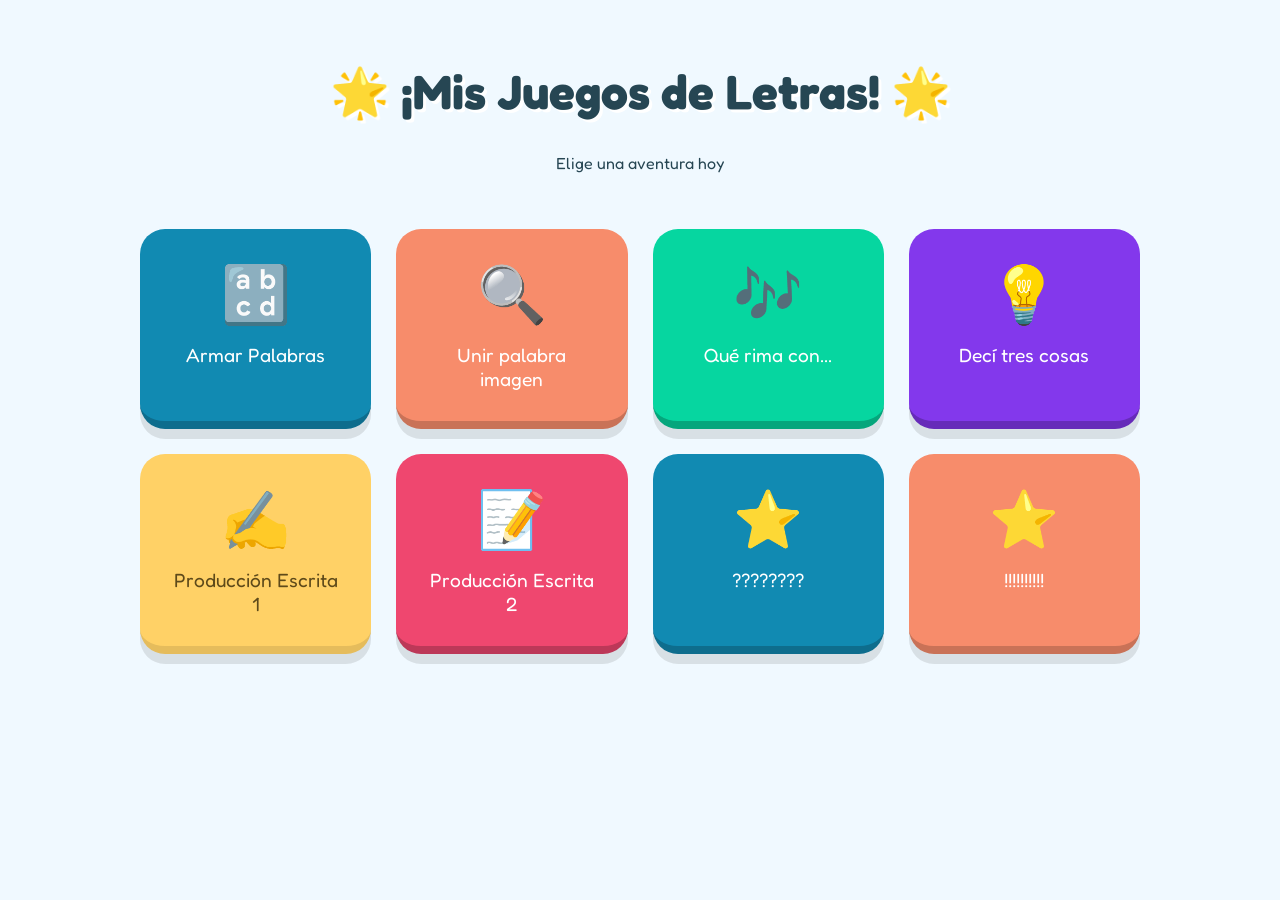
==== index.html @ 41932c76 "agrego index menu principal" ====
<!DOCTYPE html>
<html lang="es">

<head>
    <meta charset="UTF-8">
    <meta name="viewport" content="width=device-width, initial-scale=1.0">
    <title>¡A Jugar y Aprender!</title>
    <link rel="stylesheet" href="style.css">
    <link href="https://fonts.googleapis.com/css2?family=Chakra+Petch:wght@700&family=Fredoka+One&display=swap"
        rel="stylesheet">
</head>

<body>

    <header>
        <h1>🌟 ¡Mis Juegos de Letras! 🌟</h1>
        <p>Elige una aventura hoy</p>
    </header>

    <main class="menu-container">

        <button class="game-card card-blue" onclick="location.href='armar-palabras/index.html'">
            <span class="icon">🔡</span>
            <span>Armar Palabras</span>
        </button>

        <button class="game-card card-orange" onclick="location.href='encontrar-palabra/index.html'">
            <span class="icon">🔍</span>
            <span>Unir palabra imagen</span>
        </button>

        <button class="game-card card-green" onclick="location.href='rimas/index.html'">
            <span class="icon">🎶</span>
            <span>Qué rima con...</span>
        </button>

        <button class="game-card card-purple" onclick="location.href='rosco/index.html'">
            <span class="icon">💡</span>
            <span>Decí tres cosas</span>
        </button>

        <button class="game-card card-yellow" onclick="location.href='produccion-escritaI/index.html'">
            <span class="icon">✍️</span>
            <span>Producción Escrita 1</span>
        </button>

        <button class="game-card card-pink" onclick="location.href='produccion-escritaII/index.html'">
            <span class="icon">📝</span>
            <span>Producción Escrita 2</span>
        </button>

        <button class="game-card card-blue" onclick="location.href='###########'">
            <span class="icon">⭐</span>
            <span>????????</span>
        </button>   

        <button class="game-card card-orange" onclick="location.href='########'">
            <span class="icon">⭐</span>
            <span>!!!!!!!!!!</span>
        </button>

    </main>

    <script src="script.js"></script>
</body>

</html>
---- style.css ----
:root {
    --yellow: #FFD166;
    --blue: #118AB2;
    --green: #06D6A0;
    --pink: #EF476F;
    --orange: #F78C6B;
    --purple: #8338EC;
}

body {
    background-color: #f0f9ff;
    font-family: 'Fredoka One', cursive;
    margin: 0;
    display: flex;
    flex-direction: column;
    align-items: center;
    min-height: 100vh;
}

header {
    text-align: center;
    margin-top: 30px;
    color: #264653;
}

h1 { font-size: 3rem; text-shadow: 3px 3px #fff; }

.menu-container {
    display: grid;
    grid-template-columns: repeat(auto-fit, minmax(200px, 1fr));
    gap: 25px;
    padding: 40px;
    width: 90%;
    max-width: 1000px;
}

/* Tarjetas de Juego */
.game-card {
    border: none;
    border-radius: 25px;
    padding: 30px;
    font-size: 1.2rem;
    font-family: inherit;
    cursor: pointer;
    color: white;
    display: flex;
    flex-direction: column;
    align-items: center;
    transition: transform 0.3s cubic-bezier(0.175, 0.885, 0.32, 1.275), box-shadow 0.3s;
    box-shadow: 0 10px 0px rgba(0,0,0,0.1);
    position: relative;
}

.game-card:hover {
    transform: scale(1.1) rotate(2deg);
    box-shadow: 0 15px 20px rgba(0,0,0,0.15);
}

.game-card:active {
    transform: scale(0.95);
}

.icon {
    font-size: 3.5rem;
    margin-bottom: 15px;
}

/* Colores específicos con bordes inferiores para efecto 3D */
.card-yellow { background: var(--yellow); border-bottom: 8px solid #e5bc5c; color: #5e4a1a; }
.card-blue { background: var(--blue); border-bottom: 8px solid #0e6d8d; }
.card-green { background: var(--green); border-bottom: 8px solid #05a67c; }
.card-pink { background: var(--pink); border-bottom: 8px solid #bc3858; }
.card-orange { background: var(--orange); border-bottom: 8px solid #c97257; }
.card-purple { background: var(--purple); border-bottom: 8px solid #662bb9; }

/* Animación de flotación suave */
@keyframes float {
    0% { transform: translateY(0px); }
    50% { transform: translateY(-10px); }
    100% { transform: translateY(0px); }
}

.game-card:nth-child(odd) { animation: float 4s ease-in-out infinite; }
.game-card:nth-child(even) { animation: float 4s ease-in-out infinite 1s; }
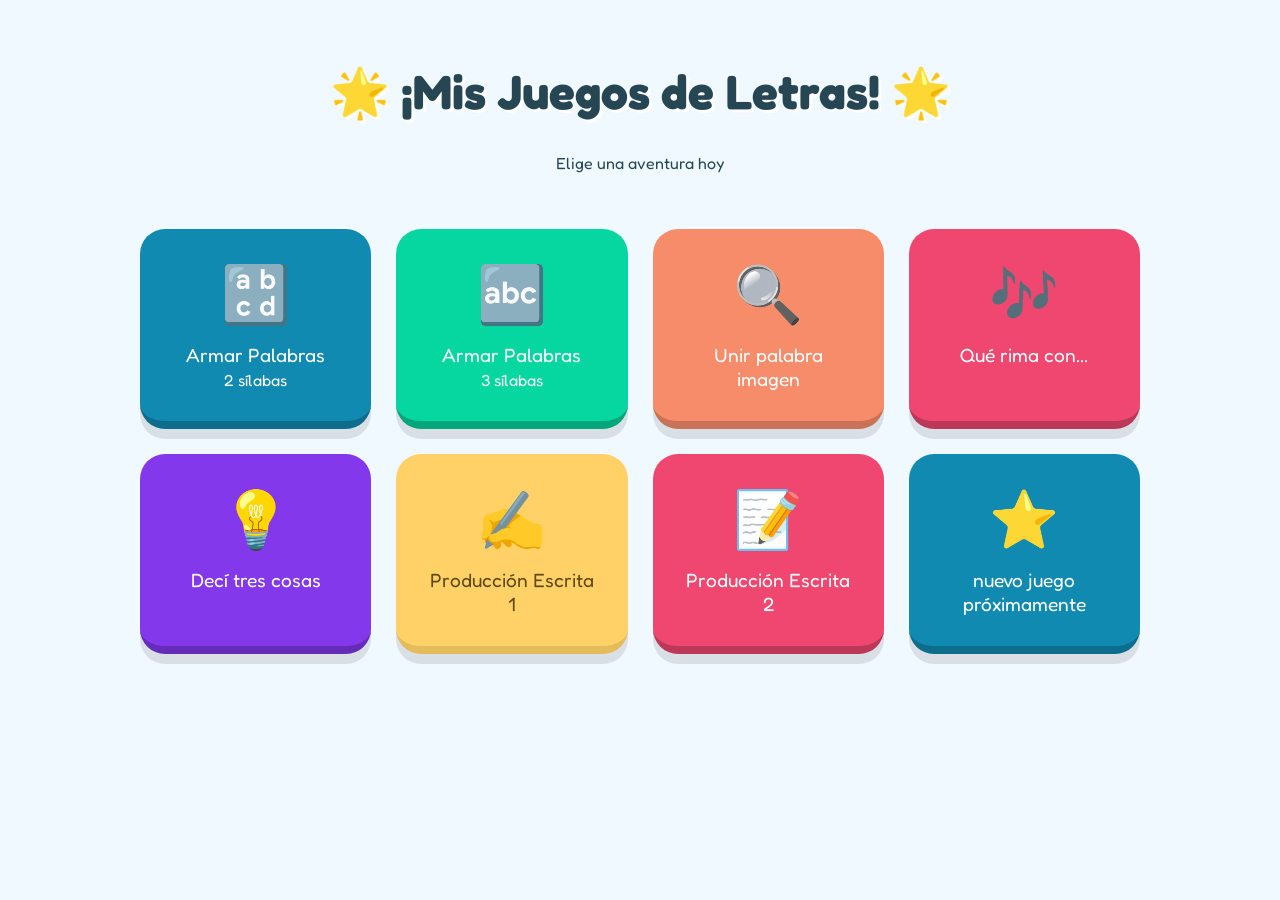
==== commit 9358f3ee: "se agrega armar palabras de 3 sílabas" ====
--- a/index.html
+++ b/index.html
@@ -21,7 +21,12 @@
 
         <button class="game-card card-blue" onclick="location.href='armar-palabras/index.html'">
             <span class="icon">🔡</span>
-            <span>Armar Palabras</span>
+            <span>Armar Palabras<br><small>2 sílabas</small></span>
+        </button>
+
+        <button class="game-card card-green" onclick="location.href='armar-palabras3/index.html'">
+            <span class="icon">🔤</span>
+            <span>Armar Palabras<br><small>3 sílabas</small></span>
         </button>
 
         <button class="game-card card-orange" onclick="location.href='encontrar-palabra/index.html'">
@@ -29,7 +34,7 @@
             <span>Unir palabra imagen</span>
         </button>
 
-        <button class="game-card card-green" onclick="location.href='rimas/index.html'">
+        <button class="game-card card-pink" onclick="location.href='rimas/index.html'">
             <span class="icon">🎶</span>
             <span>Qué rima con...</span>
         </button>
@@ -51,17 +56,13 @@
 
         <button class="game-card card-blue" onclick="location.href='###########'">
             <span class="icon">⭐</span>
-            <span>????????</span>
-        </button>   
+            <span>nuevo juego próximamente</span>
+        </button>
 
-        <button class="game-card card-orange" onclick="location.href='########'">
-            <span class="icon">⭐</span>
-            <span>!!!!!!!!!!</span>
-        </button>
 
     </main>
 
     <script src="script.js"></script>
 </body>
 
-</html>+</html>
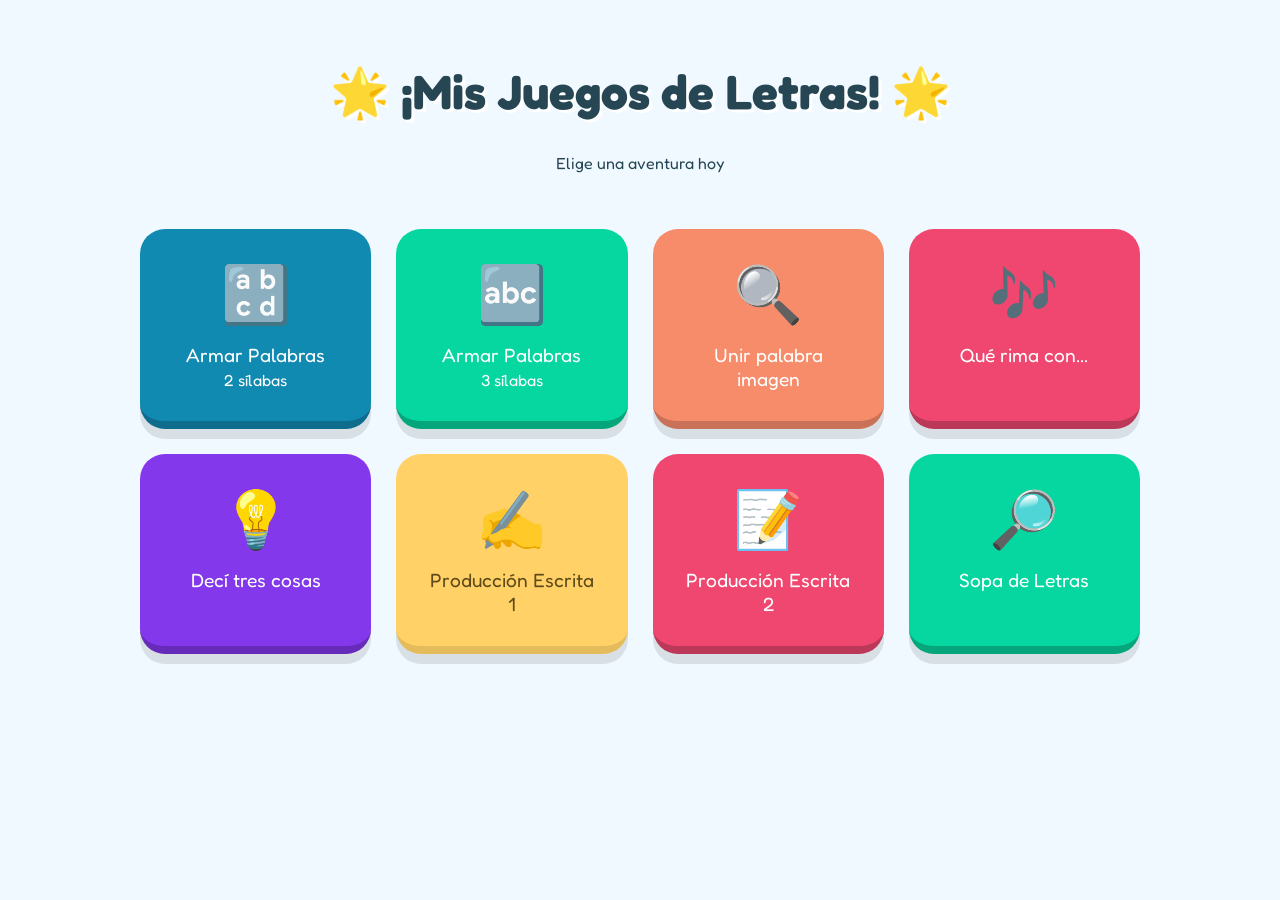
==== commit 11e18afc: "se agrega sopa de letras" ====
--- a/index.html
+++ b/index.html
@@ -54,11 +54,10 @@
             <span>Producción Escrita 2</span>
         </button>
 
-        <button class="game-card card-blue" onclick="location.href='###########'">
-            <span class="icon">⭐</span>
-            <span>nuevo juego próximamente</span>
+        <button class="game-card card-green" onclick="location.href='sopa/index.html'">
+            <span class="icon">🔎</span>
+            <span>Sopa de Letras</span>
         </button>
-
 
     </main>
 
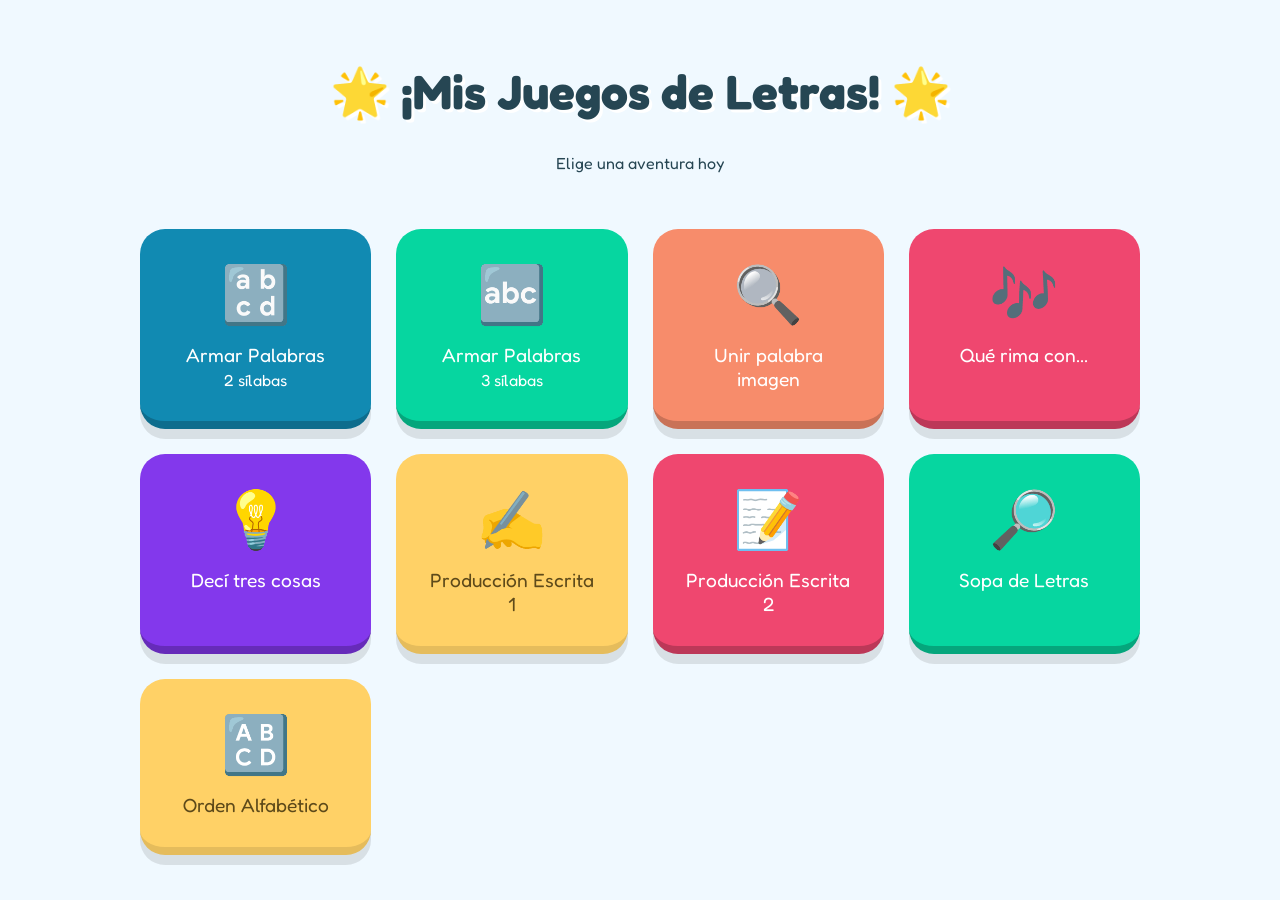
==== commit 0028ed82: "se agrega ordenar alfabeticamente" ====
--- a/index.html
+++ b/index.html
@@ -59,6 +59,11 @@
             <span>Sopa de Letras</span>
         </button>
 
+        <button class="game-card card-yellow" onclick="location.href='orden-alfabetico/index.html'">
+            <span class="icon">🔠</span>
+            <span>Orden Alfabético</span>
+        </button>
+
     </main>
 
     <script src="script.js"></script>
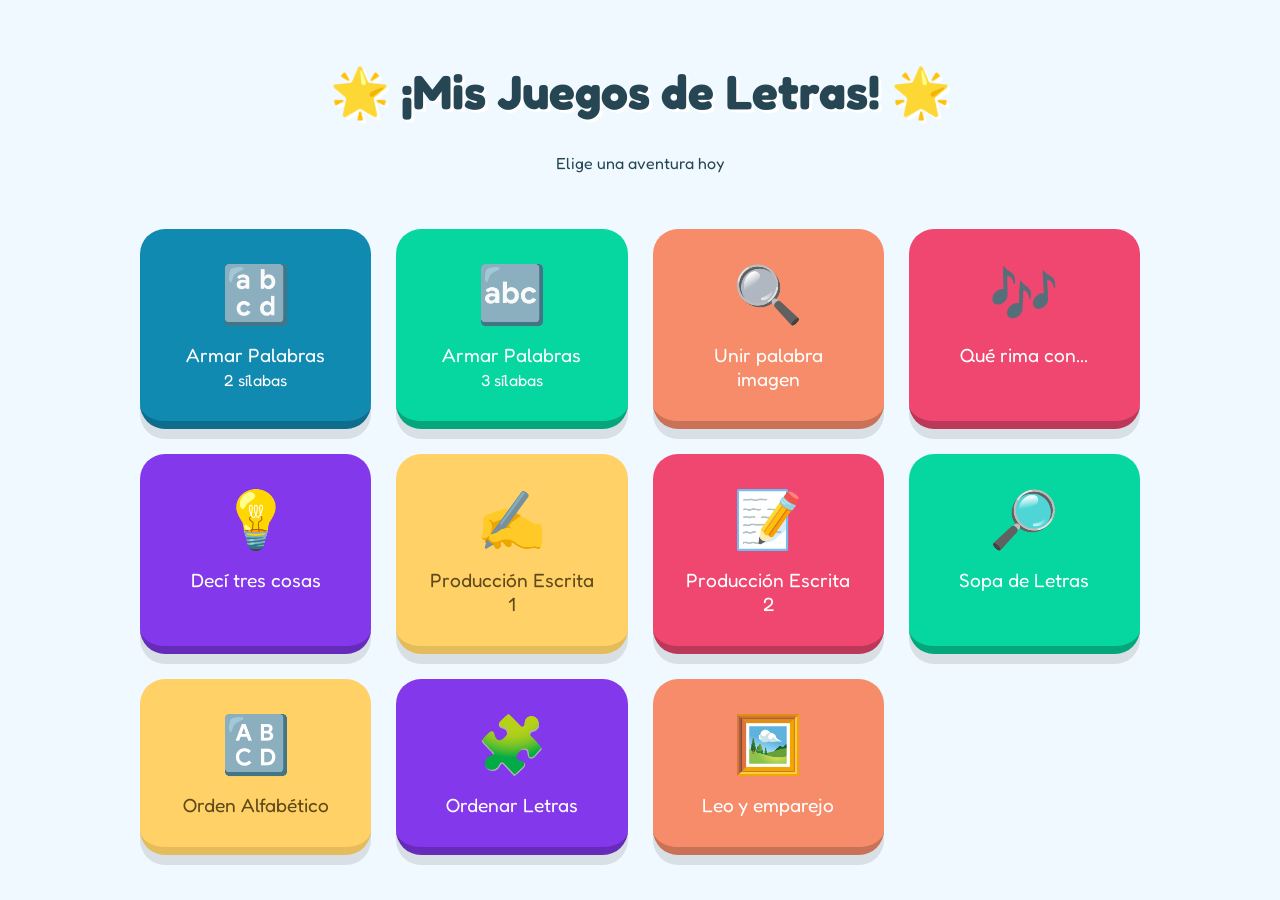
==== commit 4eb7b986: "nuevas actividades" ====
--- a/index.html
+++ b/index.html
@@ -64,6 +64,16 @@
             <span>Orden Alfabético</span>
         </button>
 
+        <button class="game-card card-purple" onclick="location.href='ordenar-letras/index.html'">
+            <span class="icon">🧩</span>
+            <span>Ordenar Letras</span>
+        </button>
+
+        <button class="game-card card-orange" onclick="location.href='oracion-imagen/index.html'">
+            <span class="icon">🖼️</span>
+            <span>Leo y emparejo</span>
+        </button>
+
     </main>
 
     <script src="script.js"></script>
